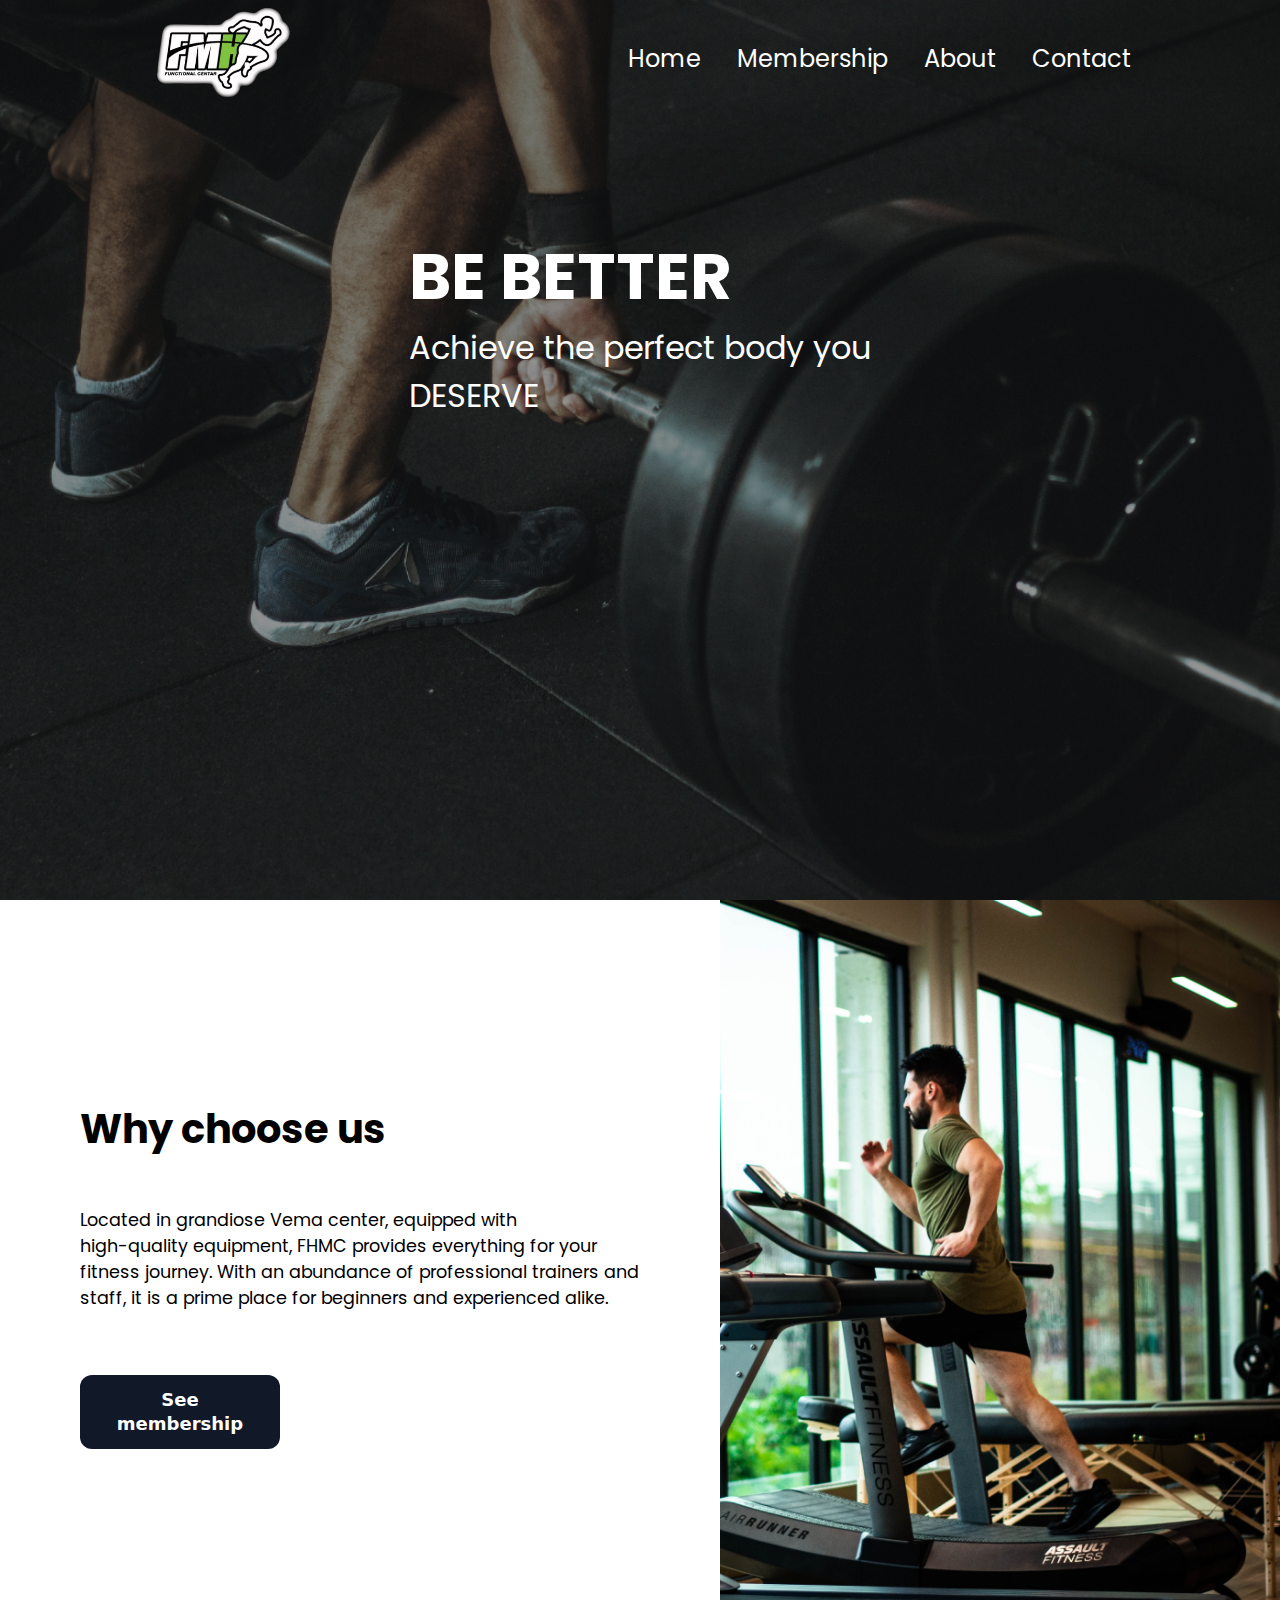
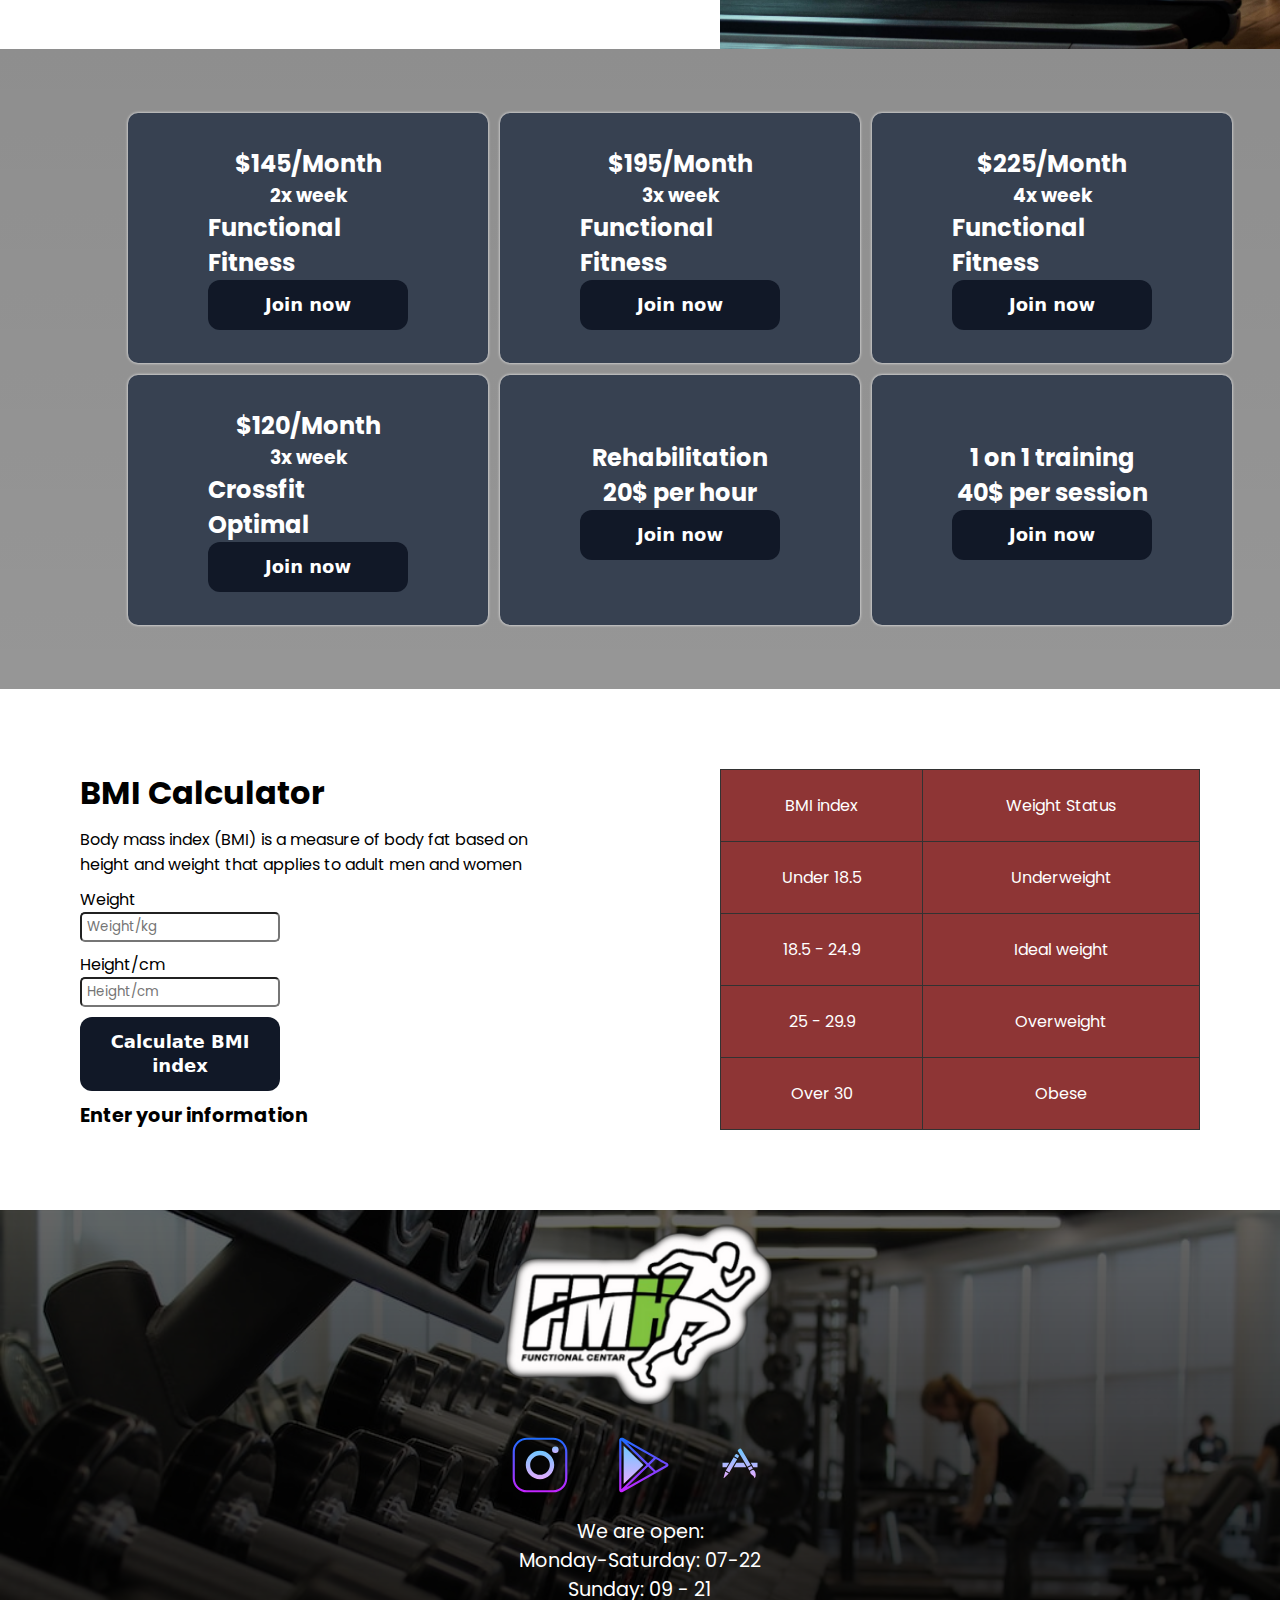
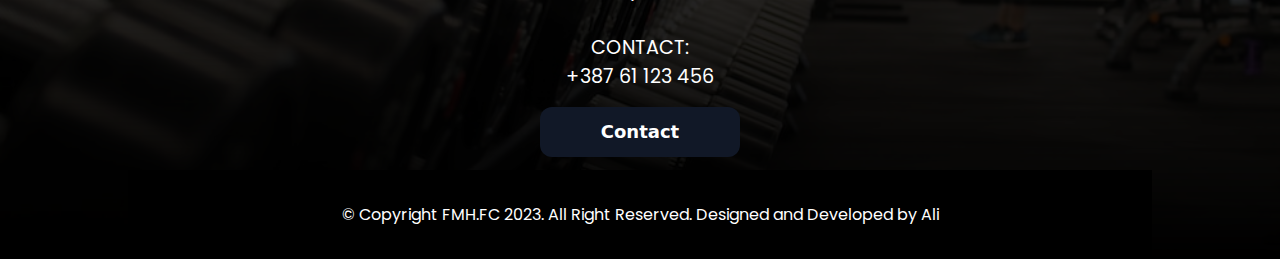
==== index.html @ fd4dc9f7 "Add files via upload" ====
<!DOCTYPE html>
<html lang="en">
  <head>
    <meta charset="UTF-8" />
    <meta name="viewport" content="width=device-width, initial-scale=1.0" />
    <title>FMH.FC</title>
    <link rel="stylesheet" href="/styles/styles.css"/>
    <!-- <link rel="stylesheet" href="/styles/tailwind.css"/> -->
  </head>
  <body>
    <!-- header -->
    <header class="header">
      <div class="container2">
        <div class="nav">
          <a href="index.html" class="logo"><img class="logo" src="/images/logo22.png" /></a>
          <div class="navbar">
            <a class="animated" href="index.html">Home</a>
            <a class="animated" href="#membership">Membership</a>
            <a class="animated" href="#about">About</a>
            <a class="animated" href="contact.html">Contact</a>
          </div>
        </div>
        <section class="container" id="hero">
          <div class="a">
            <div class="info" id="4">
              <h1>BE BETTER</h1>
              <p>Achieve the perfect body you <br />DESERVE</p>
            </div>
          </div>
        </section>
      </div>
    </header>
    <!-- Main -->
    <section id="about" class="main">
      <div class="content-main">
        <div class="container3">
          <h1>Why choose us</h1>
          <p>
            Located in grandiose Vema center, equipped with <br />high-quality
            equipment, FHMC provides everything for your <br />
            fitness journey. With an abundance of professional trainers and
            <br />
            staff, it is a prime place for beginners and experienced alike.
          </p>
          <button class="button">See membership</button>
        </div>
        <div class="image-container">
          <img src="/images/main2.jpg" />
        </div>
      </div>
    </section>
    <!-- Membership -->

    <section id="membership" class="membership background">
      <!-- <h1>MEMBERSHIP</h1> -->
      <div class="container membership" id="containerMember">
        <div class="cards">
          <div class="card1">
            <h2>$145/Month</h2>
            <h3>2x week</h3>
            <h2>Functional Fitness</h2>
            <button class="button">Join now</button>
          </div>
          <div class="card1">
            <h2>$195/Month</h2>
            <h3>3x week</h3>
            <h2>Functional Fitness</h2>
            <button class="button">Join now</button>
          </div>
          <div class="card1">
            <h2>$225/Month</h2>
            <h3>4x week</h3>
            <h2>Functional Fitness</h2>
            <button class="button">Join now</button>
          </div>
          <div class="card1">
            <h2>$120/Month</h2>
            <h3>3x week</h3>
            <h2>Crossfit Optimal</h2>
            <button class="button">Join now</button>
          </div>
          <div class="card1">
            <h2>Rehabilitation</h2>
            <h2>20$ per hour</h2>
            <button class="button">Join now</button>
          </div>
          <div class="card1">
            <h2>1 on 1 training</h2>
            <h2>40$ per session</h2>
            <button class="button">Join now</button>
          </div>
        </div>
      </div>
    </section>
    <section class="image-showcase">
        <div class="image3"></div>
    </section>
    <section class="BMI sm:flex-row">
        <div class="container4">
            <div class="BMI-text">
                <h1>BMI Calculator</h1>
                <p>Body mass index (BMI) is a measure of body fat based on <br> height and weight that applies to adult men and women</p>
                <div class="bmi-input-container">
                  <label for="">Weight</label>
                  <input id="weight" class="inputField" type="number" placeholder="Weight/kg">
                </div>
                <div class="bmi-input-container">
                  <label for="">Height/cm</label>
                  <input id="height" class="inputField" type="number" placeholder="Height/cm">
                </div>
                <button id="BMIButton" class="button">Calculate BMI index</button>
                <p id="bmi">Enter your information</p>
            </div>
        </div>
    <div class="container4">
        <table class="table">
            <tr>
                <td>BMI index</td>
                <td>Weight Status</td>
            </tr>
            <tr>
                <td>Under 18.5</td>
                <td>Underweight</td>
            </tr>
            <tr>
                <td>18.5 - 24.9</td>
                <td>Ideal weight</td>
            </tr>
            <tr>
                <td>25 - 29.9</td>
                <td>Overweight</td>
            </tr>
            <tr>
                <td>Over 30</td>
                <td>Obese</td>
            </tr>
        </table>
    </div>
    </section>
    <!-- Footer -->
    <footer>
      <div class="container footer">
          <div class="center">
            <img class="footer logo" src="/images/logo22.png" />
          </div>

          <div class="footer social">
            <a class="hovereff" href="https://www.instagram.com/fmh.fc/"
              ><svg
                xmlns="http://www.w3.org/2000/svg"
                x="0px"
                y="0px"
                width="70"
                height="70"
                viewBox="0 0 64 64"
              >
                <linearGradient
                  id="jm_nAfYbxsVmTlYr5N4x9a_43625_gr1"
                  x1="32"
                  x2="32"
                  y1="6.667"
                  y2="57.872"
                  gradientUnits="userSpaceOnUse"
                  spreadMethod="reflect"
                >
                  <stop offset="0" stop-color="#1a6dff"></stop>
                  <stop offset="1" stop-color="#c822ff"></stop>
                </linearGradient>
                <path
                  fill="url(#jm_nAfYbxsVmTlYr5N4x9a_43625_gr1)"
                  d="M44,57H20c-7.168,0-13-5.832-13-13V20c0-7.168,5.832-13,13-13h24c7.168,0,13,5.832,13,13v24 C57,51.168,51.168,57,44,57z M20,9C13.935,9,9,13.935,9,20v24c0,6.065,4.935,11,11,11h24c6.065,0,11-4.935,11-11V20 c0-6.065-4.935-11-11-11H20z"
                ></path>
                <linearGradient
                  id="jm_nAfYbxsVmTlYr5N4x9b_43625_gr2"
                  x1="32"
                  x2="32"
                  y1="18.167"
                  y2="45.679"
                  gradientUnits="userSpaceOnUse"
                  spreadMethod="reflect"
                >
                  <stop offset="0" stop-color="#6dc7ff"></stop>
                  <stop offset="1" stop-color="#e6abff"></stop>
                </linearGradient>
                <path
                  fill="url(#jm_nAfYbxsVmTlYr5N4x9b_43625_gr2)"
                  d="M32,45c-7.168,0-13-5.832-13-13c0-7.168,5.832-13,13-13c7.168,0,13,5.832,13,13 C45,39.168,39.168,45,32,45z M32,23c-4.962,0-9,4.038-9,9c0,4.963,4.038,9,9,9c4.963,0,9-4.037,9-9C41,27.038,36.963,23,32,23z"
                ></path>
                <linearGradient
                  id="jm_nAfYbxsVmTlYr5N4x9c_43625_gr3"
                  x1="46"
                  x2="46"
                  y1="12.75"
                  y2="23.049"
                  gradientUnits="userSpaceOnUse"
                  spreadMethod="reflect"
                >
                  <stop offset="0" stop-color="#6dc7ff"></stop>
                  <stop offset="1" stop-color="#e6abff"></stop>
                </linearGradient>
                <path
                  fill="url(#jm_nAfYbxsVmTlYr5N4x9c_43625_gr3)"
                  d="M46 15A3 3 0 1 0 46 21A3 3 0 1 0 46 15Z"
                ></path>
              </svg>
            </a>
            <a class="hovereff"
              href="https://play.google.com/store/apps/details?id=com.fmhfc.app&hl=en_US&pli=1"
              ><svg
                xmlns="http://www.w3.org/2000/svg"
                x="0px"
                y="0px"
                width="70"
                height="70"
                viewBox="0 0 64 64"
              >
                <linearGradient
                  id="u3DU_xVfwAA7Ehald_UwAa_79075_gr1"
                  x1="35.5"
                  x2="35.5"
                  y1="6.999"
                  y2="57"
                  gradientUnits="userSpaceOnUse"
                  spreadMethod="reflect"
                >
                  <stop offset="0" stop-color="#1a6dff"></stop>
                  <stop offset="1" stop-color="#c822ff"></stop>
                </linearGradient>
                <path
                  fill="url(#u3DU_xVfwAA7Ehald_UwAa_79075_gr1)"
                  d="M56.7,30c-0.95-0.5-9.83-5.54-9.92-5.6L16.69,7.42c-0.91-0.51-1.89-0.56-2.62-0.13 C13.39,7.69,13,8.44,13,9.34v45.57c0,0.81,0.35,1.47,0.96,1.83c0.3,0.17,0.63,0.26,0.98,0.26c0.42,0,0.86-0.12,1.29-0.37 l40.43-22.81c1.18-0.67,1.35-1.52,1.34-1.97C57.99,31.11,57.52,30.43,56.7,30z M44.59,25.46l-5.18,5.03L19.82,11.48L44.59,25.46z M15,54.2V9.6l22.98,22.29L15,54.2z M19.81,52.31l19.6-19.03l5.2,5.04L19.81,52.31z M55.67,32.08l-9.24,5.22l-5.58-5.41l5.56-5.4 c2.04,1.16,8.52,4.84,9.36,5.28c0.08,0.04,0.14,0.08,0.18,0.12C55.89,31.94,55.81,32,55.67,32.08z"
                ></path>
                <linearGradient
                  id="u3DU_xVfwAA7Ehald_UwAb_79075_gr2"
                  x1="26.055"
                  x2="26.055"
                  y1="14.33"
                  y2="49.47"
                  gradientUnits="userSpaceOnUse"
                  spreadMethod="reflect"
                >
                  <stop offset="0" stop-color="#6dc7ff"></stop>
                  <stop offset="1" stop-color="#e6abff"></stop>
                </linearGradient>
                <path
                  fill="url(#u3DU_xVfwAA7Ehald_UwAb_79075_gr2)"
                  d="M35.11 31.89L17 49.47 17 14.33z"
                ></path>
              </svg>
              <a class="hovereff" href="https://apps.apple.com/ng/app/fmh-fc/id6447690960">
                <svg
                  xmlns="http://www.w3.org/2000/svg"
                  x="0px"
                  y="0px"
                  width="70"
                  height="70"
                  viewBox="0 0 64 64"
                >
                  <linearGradient
                    id="NdBojpFPGepIdm0FkkBmPa_69428_gr1"
                    x1="35.91"
                    x2="35.91"
                    y1="17.5"
                    y2="43.75"
                    gradientUnits="userSpaceOnUse"
                    spreadMethod="reflect"
                  >
                    <stop offset="0" stop-color="#6dc7ff"></stop>
                    <stop offset="1" stop-color="#e6abff"></stop>
                  </linearGradient>
                  <path
                    fill="url(#NdBojpFPGepIdm0FkkBmPa_69428_gr1)"
                    d="M41.82,31.95l-3.15,1.73l-8.5-14.31c-0.35-0.57-0.14-1.31,0.44-1.64l1-0.57 c0.59-0.33,1.35-0.14,1.69,0.44L41.82,31.95z"
                  ></path>
                  <linearGradient
                    id="NdBojpFPGepIdm0FkkBmPb_69428_gr2"
                    x1="41.465"
                    x2="41.465"
                    y1="17.5"
                    y2="43.75"
                    gradientUnits="userSpaceOnUse"
                    spreadMethod="reflect"
                  >
                    <stop offset="0" stop-color="#6dc7ff"></stop>
                    <stop offset="1" stop-color="#e6abff"></stop>
                  </linearGradient>
                  <path
                    fill="url(#NdBojpFPGepIdm0FkkBmPb_69428_gr2)"
                    d="M43.75 35.19L40.59 36.92 39.18 34.54 42.34 32.81z"
                  ></path>
                  <linearGradient
                    id="NdBojpFPGepIdm0FkkBmPc_69428_gr3"
                    x1="19.356"
                    x2="19.356"
                    y1="17.5"
                    y2="43.75"
                    gradientUnits="userSpaceOnUse"
                    spreadMethod="reflect"
                  >
                    <stop offset="0" stop-color="#6dc7ff"></stop>
                    <stop offset="1" stop-color="#e6abff"></stop>
                  </linearGradient>
                  <path
                    fill="url(#NdBojpFPGepIdm0FkkBmPc_69428_gr3)"
                    d="M18.55,37.98l3.16,1.82l-0.01,0.02l-4.29,4.11c-0.08,0.08-0.2,0.09-0.29,0.04 c-0.09-0.06-0.14-0.16-0.11-0.27l1.53-5.7L18.55,37.98z"
                  ></path>
                  <linearGradient
                    id="NdBojpFPGepIdm0FkkBmPd_69428_gr4"
                    x1="24.24"
                    x2="24.24"
                    y1="17.5"
                    y2="43.75"
                    gradientUnits="userSpaceOnUse"
                    spreadMethod="reflect"
                  >
                    <stop offset="0" stop-color="#6dc7ff"></stop>
                    <stop offset="1" stop-color="#e6abff"></stop>
                  </linearGradient>
                  <path
                    fill="url(#NdBojpFPGepIdm0FkkBmPd_69428_gr4)"
                    d="M26.26 24.98L29.42 26.8 22.22 38.95 19.06 37.12z"
                  ></path>
                  <linearGradient
                    id="NdBojpFPGepIdm0FkkBmPe_69428_gr5"
                    x1="28.884"
                    x2="28.884"
                    y1="17.5"
                    y2="43.75"
                    gradientUnits="userSpaceOnUse"
                    spreadMethod="reflect"
                  >
                    <stop offset="0" stop-color="#6dc7ff"></stop>
                    <stop offset="1" stop-color="#e6abff"></stop>
                  </linearGradient>
                  <path
                    fill="url(#NdBojpFPGepIdm0FkkBmPe_69428_gr5)"
                    d="M30.83,24.42l-0.9,1.52l-3.16-1.83l0.9-1.52c0.34-0.57,1.08-0.76,1.66-0.43l1.07,0.62 C30.98,23.12,31.17,23.85,30.83,24.42z"
                  ></path>
                  <linearGradient
                    id="NdBojpFPGepIdm0FkkBmPf_69428_gr6"
                    x1="43.84"
                    x2="43.84"
                    y1="17.5"
                    y2="43.75"
                    gradientUnits="userSpaceOnUse"
                    spreadMethod="reflect"
                  >
                    <stop offset="0" stop-color="#6dc7ff"></stop>
                    <stop offset="1" stop-color="#e6abff"></stop>
                  </linearGradient>
                  <path
                    fill="url(#NdBojpFPGepIdm0FkkBmPf_69428_gr6)"
                    d="M43.426,36.553c-0.511,0.287-1.273,0.732-1.72,0.997c-0.841,0.498-0.192,1.953-0.001,2.268 c1.088,1.803,2.211,1.55,3.059,2.828c0.464,0.699,0.332,1.008,0.479,1.239c0.055,0.087,0.241,0.169,0.313,0.07 c1.306-1.786,0.921-4.86-0.025-6.228C45.089,37.088,44.29,36.069,43.426,36.553"
                  ></path>
                  <linearGradient
                    id="NdBojpFPGepIdm0FkkBmPg_69428_gr7"
                    x1="44.915"
                    x2="44.915"
                    y1="17.5"
                    y2="43.75"
                    gradientUnits="userSpaceOnUse"
                    spreadMethod="reflect"
                  >
                    <stop offset="0" stop-color="#6dc7ff"></stop>
                    <stop offset="1" stop-color="#e6abff"></stop>
                  </linearGradient>
                  <path
                    fill="url(#NdBojpFPGepIdm0FkkBmPg_69428_gr7)"
                    d="M48 30L48 34 44.21 34 41.83 30z"
                  ></path>
                  <linearGradient
                    id="NdBojpFPGepIdm0FkkBmPh_69428_gr8"
                    x1="32"
                    x2="32"
                    y1="17.5"
                    y2="43.75"
                    gradientUnits="userSpaceOnUse"
                    spreadMethod="reflect"
                  >
                    <stop offset="0" stop-color="#6dc7ff"></stop>
                    <stop offset="1" stop-color="#e6abff"></stop>
                  </linearGradient>
                  <path
                    fill="url(#NdBojpFPGepIdm0FkkBmPh_69428_gr8)"
                    d="M37.69 34L26.31 34 28.68 30 35.32 30z"
                  ></path>
                  <linearGradient
                    id="NdBojpFPGepIdm0FkkBmPi_69428_gr9"
                    x1="19.06"
                    x2="19.06"
                    y1="17.5"
                    y2="43.75"
                    gradientUnits="userSpaceOnUse"
                    spreadMethod="reflect"
                  >
                    <stop offset="0" stop-color="#6dc7ff"></stop>
                    <stop offset="1" stop-color="#e6abff"></stop>
                  </linearGradient>
                  <path
                    fill="url(#NdBojpFPGepIdm0FkkBmPi_69428_gr9)"
                    d="M22.12 30L19.75 34 16 34 16 30z"
                  ></path>
                  <linearGradient
                    id="NdBojpFPGepIdm0FkkBmPj_69428_gr10"
                    x1="32"
                    x2="32"
                    y1="6"
                    y2="58"
                    gradientUnits="userSpaceOnUse"
                    spreadMethod="reflect"
                  >
                    <stop offset="0" stop-color="#1a6dff"></stop>
                    <stop offset="1" stop-color="#c822ff"></stop>
                  </linearGradient>
                  <path
                    fill="none"
                    stroke="url(#NdBojpFPGepIdm0FkkBmPj)"
                    stroke-miterlimit="10"
                    stroke-width="2"
                    d="M32 7A25 25 0 1 0 32 57A25 25 0 1 0 32 7Z"
                  ></path>
                </svg>
              </a>
            </a>
          </div>
          <div class="footer content">
            <p>
              We are open: <br />
              Monday-Saturday: 07-22 <br />
              Sunday: 09 - 21 <br />
              <br />
              CONTACT: <br />
              +387 61 123 456 <br />
            </p>
          </div>
          <div class="footer contact">
            <button onclick="window.location.href = 'contact.html';" class="button">Contact</button>
          </div>
          <div class="footer-bottom">
            <p>
              © Copyright FMH.FC 2023. All Right Reserved. Designed and
              Developed by Ali
            </p>
          </div>
        </div>
        <div class="contact"></div>
      </div>
    </footer>




    <script src="/script/script.js"></script>
  </body>
</html>
---- styles/styles.css ----
@import url("https://fonts.googleapis.com/css?family=Poppins:400,500,600,700&display=swap");
* {
  margin: 0;
  padding: 0;
  box-sizing: border-box;
  font-family: "Poppins", sans-serif;
  outline: none;
}

body {
  display: flex;
  flex-direction: column;
}

body::-webkit-scrollbar {
  display: none;
}

/* Hide scrollbar for IE, Edge and Firefox */
body {
  -ms-overflow-style: none; /* IE and Edge */
  scrollbar-width: none; /* Firefox */
}

#hero {
  color: white;
  display: flex;
  align-items: center;
  justify-content: center;
  padding-top: 7rem;
}

.header {
  justify-content: space-evenly;
  background-color: black;
  width: 100%;
  height: 100vh;
  background: linear-gradient(rgba(0, 0, 0, 0.445), rgba(0, 0, 0, 0.411)),
    url("/images/vema gym.png") no-repeat;
  background-size: cover;
  background-position: center;
}

.navbar a {
  color: white;
  text-decoration: none;
  font-size: 1.5rem;
  margin-left: 2rem;
}

.animated {
  display: inline-block;
  position: relative;
  color: #0087ca;
}

.animated::after {
  content: "";
  position: absolute;
  width: 100%;
  transform: scaleX(0);
  height: 2px;
  bottom: 0;
  left: 0;
  background-color: #ffffff;
  transform-origin: bottom right;
  transition: transform 0.25s ease-out;
}

.animated:hover::after {
  transform: scaleX(1);
  transform-origin: bottom left;
}

.logo {
  width: 150px;
}

a:hover {
  text-shadow: 2px 2px 6px #999;
  transition: all 0.5s ease-in-out;
}

.logo:hover {
  filter: brightness(85%);
  transition: all 0.5s ease-in-out;
}

.info {
  font-size: 2rem;
}

.nav {
  display: flex;
  justify-content: space-around;
  align-items: center;
}

.container {
  width: 80%;
  height: 100%;
  margin: auto;
  padding: 0;
}

.main {
  display: flex;
  justify-content: center; /* Center the content horizontally */
  align-items: center; /* Center the content vertically */
}

.content-main {
  display: flex;
  width: 100%; /* Make sure the content takes up the full width of .main */
}

.container3 {
  display: flex;
  flex-direction: column;

  justify-content: center;
  padding: 5rem;
  flex: 1; /* Text takes up half the space */
  /* Add some padding for spacing */
}

.container3 h1 {
  font-size: 2.5rem;
  font-weight: bold;
  padding-bottom: 3rem;
  text-align: left;
}
.container3 p {
  font-size: 1.1rem;
  padding-bottom: 4rem;
}

.button {
  width: 200px;
  background-color: #111827;
  border: 1px solid transparent;
  border-radius: 0.75rem;
  box-sizing: border-box;
  color: #ffffff;
  cursor: pointer;
  font-family: "Inter var", ui-sans-serif, system-ui, -apple-system, system-ui,
    "Segoe UI", Roboto, "Helvetica Neue", Arial, "Noto Sans", sans-serif,
    "Apple Color Emoji", "Segoe UI Emoji", "Segoe UI Symbol", "Noto Color Emoji";
  font-size: 1.125rem;
  font-weight: 600;
  line-height: 1.5rem;
  padding: 0.75rem 1.2rem;
  text-align: center;
  text-decoration: none #6b7280 solid;
  text-decoration-thickness: auto;
  transition-duration: 0.5s;
  transition-property: background-color, border-color, color, fill, stroke;
  transition-timing-function: cubic-bezier(0.4, 0, 0.2, 1);
  user-select: none;
  -webkit-user-select: none;
  touch-action: manipulation;
}

.button:hover {
  background-color: #374151;
  border-color: white;
}

.button:focus {
  box-shadow: none;
  outline: 2px solid transparent;
  outline-offset: 2px;
}

@media (min-width: 768px) {
  .button {
    padding: 0.75rem 1.5rem;
  }
}
#containerMember {
  height: 80%;
}

.membership {
  padding-top: 2rem;
  padding-bottom: 2rem;
  display: flex;
  flex-direction: column;
  gap: 10px;
}
.background {
  width: 100%;
  background: linear-gradient(rgba(0, 0, 0, 0.445), rgba(0, 0, 0, 0.411)),
    url("/images/background2.jpg") no-repeat;
  background-size: cover;
  background-position: center;
}
.cards {
  display: grid;
  grid-template-columns: 1fr 1fr 1fr;
  grid-template-rows: 250px 250px;
  gap: 12px;

  /* display: flex;
  justify-content: center;
  align-items: center;
  gap: 8px; */
}
.card1 {
  display: flex;
  flex-direction: column;
  justify-content: center;
  align-items: center;
  color: white;
  padding: 5rem;
  background-color: #374151;
  border-radius: 10px;
  box-shadow: 0px 0px 3px rgb(255, 255, 255);
}

/* .second {
  gap: 0px;
  display: flex;
  justify-content: space-around;
} */

.container4 {
  display: flex;
  flex-direction: column;
  justify-content: center;
  flex: 1;
  padding: 5rem;
}
.BMI {
  display: flex;
  flex-direction: row;
  justify-content: space-around;
  width: 100%;
}

.table {
  color: white;
  border-collapse: collapse;
  opacity: 0.8;
  text-align: center;
  height: 100%;
  background-color: rgb(114, 3, 3);
}

.table tr,
td {
  border: 1px solid;
  border-color: black;
}

.BMI-text {
  gap: 10px;
  display: flex;
  flex-direction: column;
  justify-content: center;
  flex: 1;
}

.inputField {
  padding: 5px;
  height: 30px;
  width: 200px;
  border-radius: 5px;
}
.image-container {
  flex: 1; /* Image takes up half the space */
  /* Add some padding for spacing */
  max-width: 50%; /* Set a maximum width for the image container */
  display: flex;
  justify-content: center; /* Center the image horizontally */
  align-items: center; /* Center the image vertically */
}

.image-container img {
  max-width: 100%; /* Ensure the image fits within the container */
  height: auto; /* Maintain the image's aspect ratio */
}

.container .footer {
  display: flex;
  justify-content: center;
  align-items: center;
  color: white;
}

.container .info {
  display: flex;
  flex-direction: column;
}

footer {
  width: 100%;
  height: 60%;
  background: linear-gradient(rgba(0, 0, 0, 0.6), rgba(0, 0, 0)),
    url("/images/image1.jfif") no-repeat;
  background-size: cover;
  background-position: center;
}

.footer .logo {
  width: 300px;
}

.hovereff :hover {
  opacity: 0.7;
  transition: all 0.5s ease-in-out;
}

.footer .content {
  font-size: 1.2rem;
  text-align: center;
}

.footer .social {
  padding-bottom: 10px;
  gap: 30px;
}

.footer .contact {
  margin-top: 1rem;
  margin-bottom: 1rem;
}

.center {
  display: flex;
  justify-content: center;
  align-items: center;
}

.footer-bottom {
  margin-top: -3px;
  text-align: center;
  background-color: black;
  color: white;
  padding: 2rem;
}

#bmi {
  font-weight: bold;
  font-size: 1.2rem;
}

@media only screen and (max-width: 1234px) {
  .BMI {
  }

  .container4 {
    align-items: center;
    width: 100%;
  }
  .table {
    table-layout: fixed;
    width: 480px;
    height: 290px;
  }
  .cards {
    display: flex;
    flex-direction: row;
    flex-wrap: wrap;
    align-items: center;
    justify-content: center;
  }

  .card1 {
    width: 300px;
    height: 300px;
  }
}

.bmi-input-container {
  display: flex;
  flex-direction: column;
  justify-content: space-between;
}

@media only screen and (max-width: 1038px) {
  .content-main {
    flex-direction: column;
  }
  .image-container {
    max-width: 100%;
  }

  .BMI-text {
    align-items: center;
  }

  .BMI {
    flex-direction: column;
  }

  .container4 {
    padding: 2rem;
  }

  .inputField {
    width: 100px;
    height: 50px;
  }

  .bmi-input-container {
    display: flex;
    flex-direction: row;
    justify-content: space-between;
    align-items: center;
    width: 50%;
  }

  .container3 {
    align-items: center;
  }
}

@media only screen and (max-width: 530px) {
  .table {
    height: 200px;
    width: 300px;
  }
  .bmi-input-container {
    display: flex;
    flex-direction: row;
    justify-content: space-between;
    align-items: center;
    width: 50%;
  }
}

/* NEXT  */
/*  */
/*  */
/*  */
/*  */
/*  */
/*  */
/*  */
/*  */
/*  */
/*  */
/*  */
/*  */
/*  */
/*  */
/*  */
/*  */
/*  */
/*  */
/*  */
/*  */
/*  */
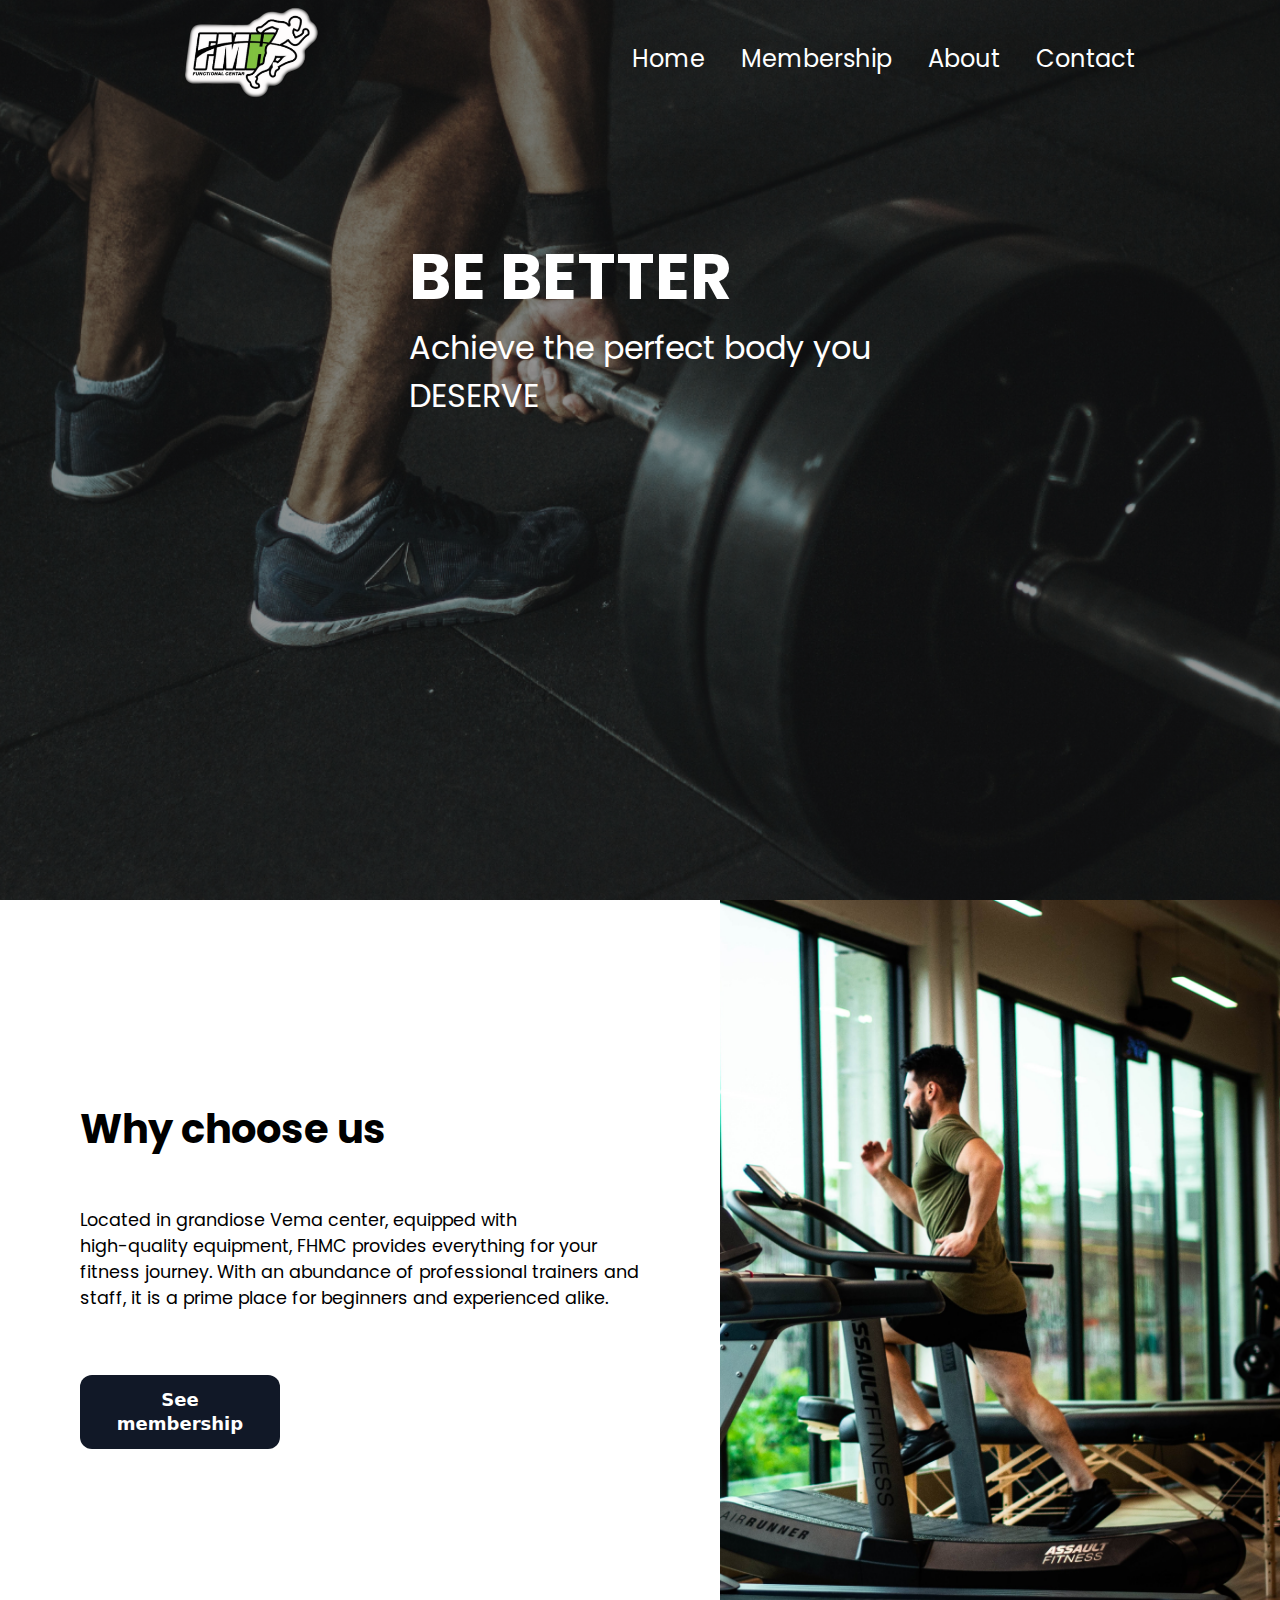
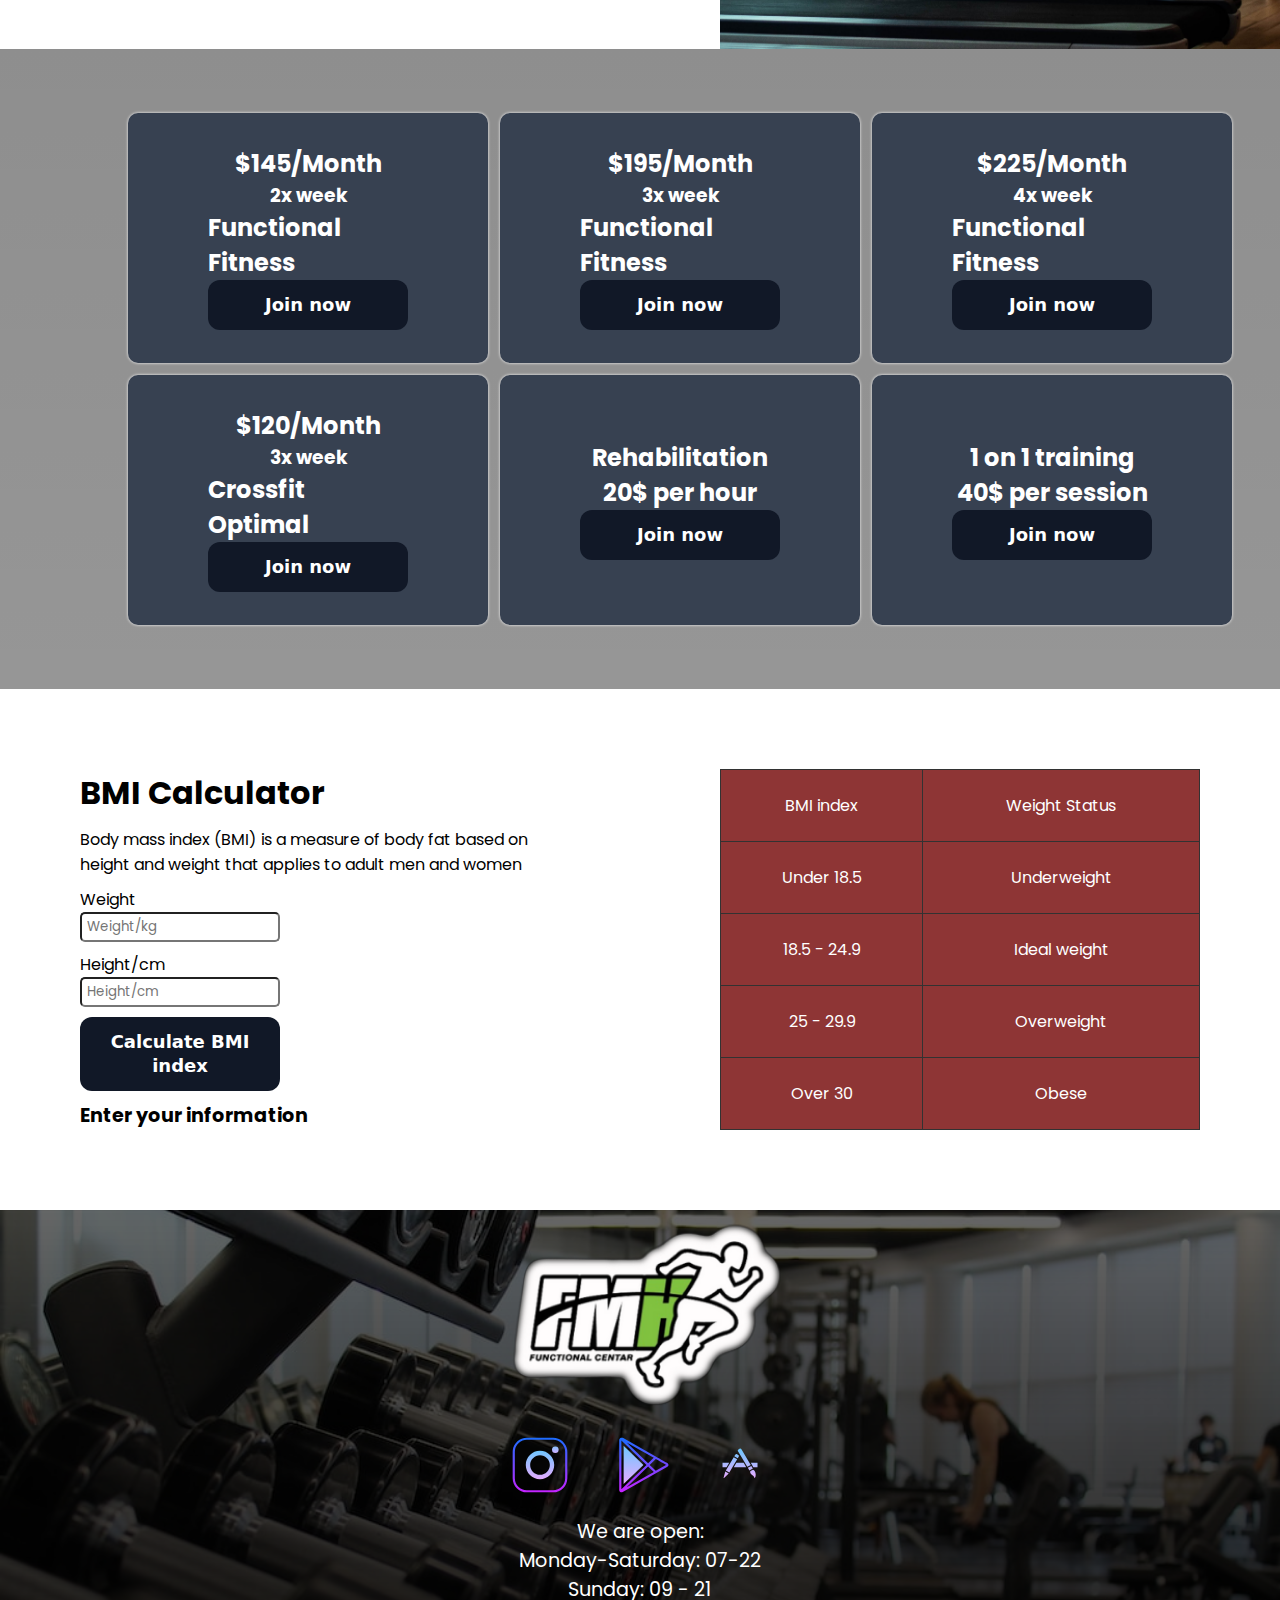
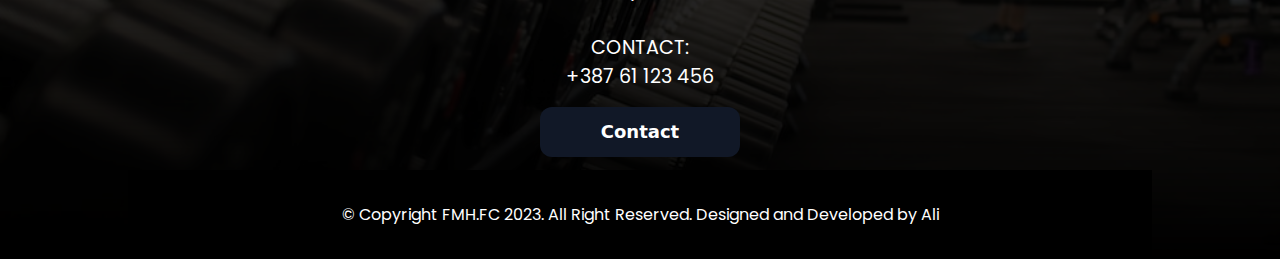
==== commit cfd10f96: "Finalized the website" ====
--- a/index.html
+++ b/index.html
@@ -59,35 +59,35 @@
             <h2>$145/Month</h2>
             <h3>2x week</h3>
             <h2>Functional Fitness</h2>
-            <button class="button">Join now</button>
+            <button onclick="window.location.href = 'contact.html';" class="button">Join now</button>
           </div>
           <div class="card1">
             <h2>$195/Month</h2>
             <h3>3x week</h3>
             <h2>Functional Fitness</h2>
-            <button class="button">Join now</button>
+            <button onclick="window.location.href = 'contact.html';" class="button">Join now</button>
           </div>
           <div class="card1">
             <h2>$225/Month</h2>
             <h3>4x week</h3>
             <h2>Functional Fitness</h2>
-            <button class="button">Join now</button>
+            <button onclick="window.location.href = 'contact.html';" class="button">Join now</button>
           </div>
           <div class="card1">
             <h2>$120/Month</h2>
             <h3>3x week</h3>
             <h2>Crossfit Optimal</h2>
-            <button class="button">Join now</button>
+            <button onclick="window.location.href = 'contact.html';" class="button">Join now</button>
           </div>
           <div class="card1">
             <h2>Rehabilitation</h2>
             <h2>20$ per hour</h2>
-            <button class="button">Join now</button>
+            <button onclick="window.location.href = 'contact.html';" class="button">Join now</button>
           </div>
           <div class="card1">
             <h2>1 on 1 training</h2>
             <h2>40$ per session</h2>
-            <button class="button">Join now</button>
+            <button onclick="window.location.href = 'contact.html';" class="button">Join now</button>
           </div>
         </div>
       </div>
--- a/styles/styles.css
+++ b/styles/styles.css
@@ -74,6 +74,7 @@
 
 .logo {
   width: 150px;
+  margin-left: 1rem;
 }
 
 a:hover {
